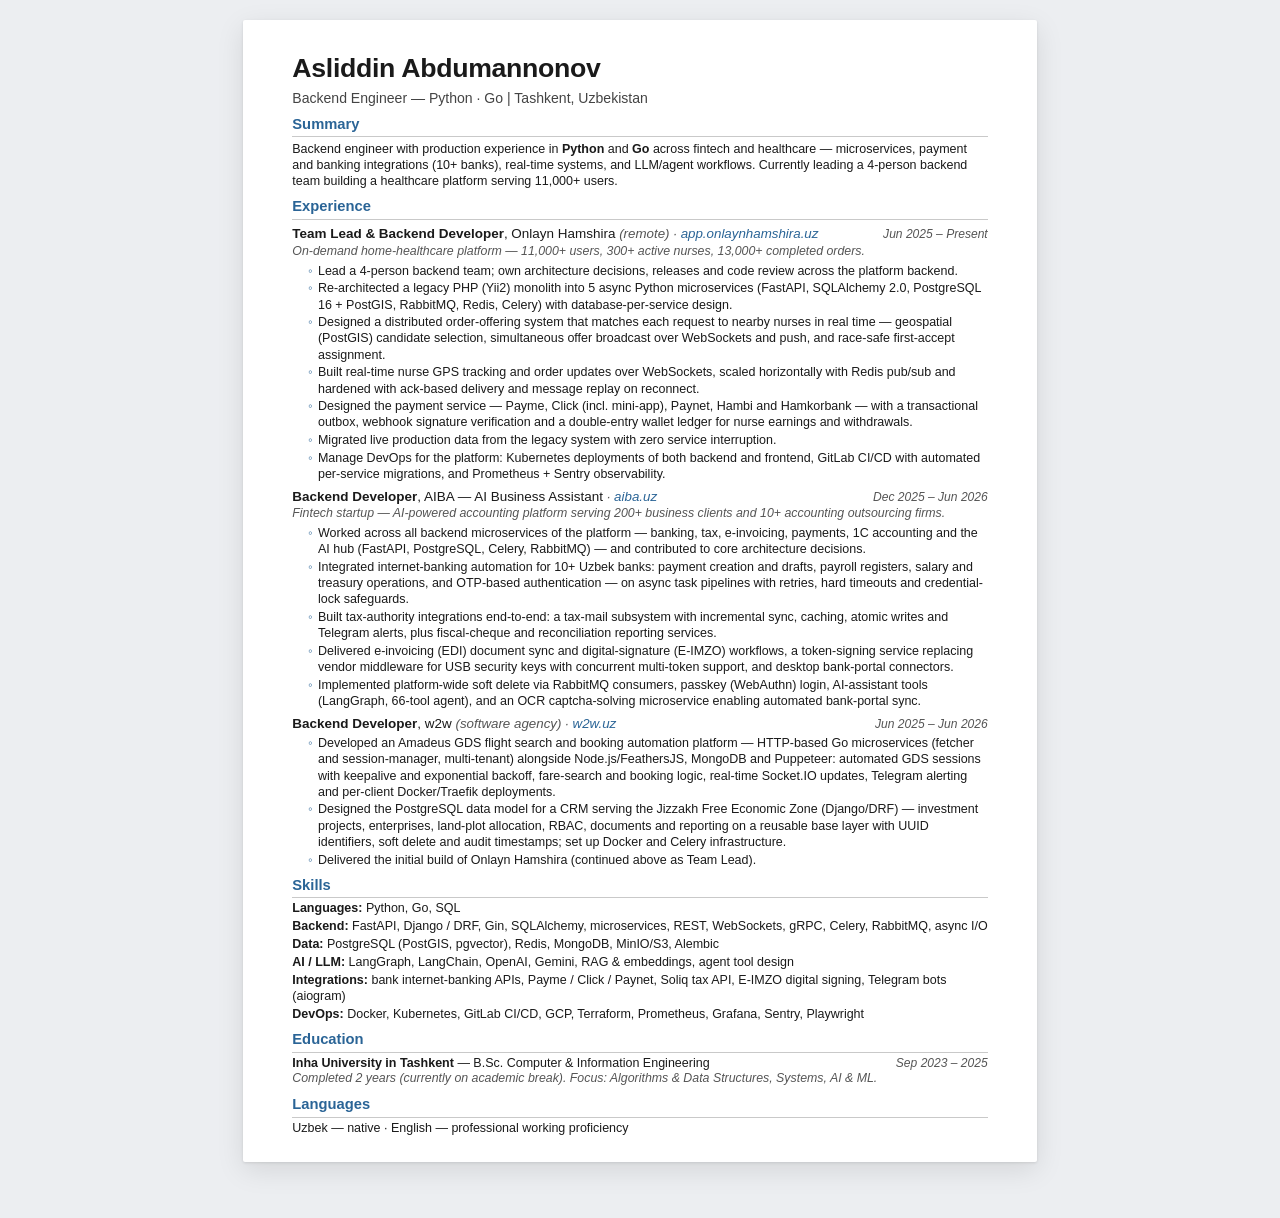
==== hire/index.html @ 21f2bc04 "Add resume site: responsive HTML, contact-free variant, generated PDF Content lives in _body.html; b" ====
<!DOCTYPE html>
<html lang="en">
<head>
<meta charset="utf-8">
<meta name="viewport" content="width=device-width, initial-scale=1">
<title>Asliddin Abdumannonov — Backend Engineer</title>
<meta name="description" content="Backend engineer (Python, Go) — microservices, payment and banking integrations, real-time systems. Tashkent, Uzbekistan.">
<meta name="author" content="Asliddin Abdumannonov">
<meta property="og:type" content="profile">
<meta property="og:title" content="Asliddin Abdumannonov — Backend Engineer">
<meta property="og:description" content="Backend engineer (Python, Go) — microservices, payment and banking integrations, real-time systems. Tashkent, Uzbekistan.">
<link rel="icon" href="data:image/svg+xml,<svg xmlns='http://www.w3.org/2000/svg' viewBox='0 0 100 100'><text y='.9em' font-size='90' font-family='Helvetica,Arial' font-weight='700' fill='%232a6496'>A</text></svg>">
<link rel="stylesheet" href="../style.css">
</head>
<body>
<main class="sheet">

<div class="header">
  <div>
    <h1>Asliddin Abdumannonov</h1>
    <div class="tagline">Backend Engineer — Python · Go | Tashkent, Uzbekistan</div>
  </div>
</div>
<h2>Summary</h2>
<p class="summary">
Backend engineer with production experience in <b>Python</b> and <b>Go</b> across fintech and healthcare — microservices,
payment and banking integrations (10+ banks), real-time systems, and LLM/agent workflows. Currently leading a 4-person
backend team building a healthcare platform serving 11,000+ users.
</p>

<h2>Experience</h2>

<div class="job">
  <div class="job-head">
    <div class="job-title"><b>Team Lead &amp; Backend Developer</b>, Onlayn Hamshira <span class="muted">(remote) · <a href="https://app.onlaynhamshira.uz">app.onlaynhamshira.uz</a></span></div>
    <div class="job-dates">Jun 2025 – Present</div>
  </div>
  <div class="job-sub">On-demand home-healthcare platform — 11,000+ users, 300+ active nurses, 13,000+ completed orders.</div>
  <ul>
    <li>Lead a 4-person backend team; own architecture decisions, releases and code review across the platform backend.</li>
    <li>Re-architected a legacy PHP (Yii2) monolith into 5 async Python microservices (FastAPI, SQLAlchemy 2.0, PostgreSQL 16 + PostGIS, RabbitMQ, Redis, Celery) with database-per-service design.</li>
    <li>Designed a distributed order-offering system that matches each request to nearby nurses in real time — geospatial (PostGIS) candidate selection, simultaneous offer broadcast over WebSockets and push, and race-safe first-accept assignment.</li>
    <li>Built real-time nurse GPS tracking and order updates over WebSockets, scaled horizontally with Redis pub/sub and hardened with ack-based delivery and message replay on reconnect.</li>
    <li>Designed the payment service — Payme, Click (incl. mini-app), Paynet, Hambi and Hamkorbank — with a transactional outbox, webhook signature verification and a double-entry wallet ledger for nurse earnings and withdrawals.</li>
    <li>Migrated live production data from the legacy system with zero service interruption.</li>
    <li>Manage DevOps for the platform: Kubernetes deployments of both backend and frontend, GitLab CI/CD with automated per-service migrations, and Prometheus + Sentry observability.</li>
  </ul>
</div>

<div class="job">
  <div class="job-head">
    <div class="job-title"><b>Backend Developer</b>, AIBA — AI Business Assistant <span class="muted">· <a href="https://aiba.uz">aiba.uz</a></span></div>
    <div class="job-dates">Dec 2025 – Jun 2026</div>
  </div>
  <div class="job-sub">Fintech startup — AI-powered accounting platform serving 200+ business clients and 10+ accounting outsourcing firms.</div>
  <ul>
    <li>Worked across all backend microservices of the platform — banking, tax, e-invoicing, payments, 1C accounting and the AI hub (FastAPI, PostgreSQL, Celery, RabbitMQ) — and contributed to core architecture decisions.</li>
    <li>Integrated internet-banking automation for 10+ Uzbek banks: payment creation and drafts, payroll registers, salary and treasury operations, and OTP-based authentication — on async task pipelines with retries, hard timeouts and credential-lock safeguards.</li>
    <li>Built tax-authority integrations end-to-end: a tax-mail subsystem with incremental sync, caching, atomic writes and Telegram alerts, plus fiscal-cheque and reconciliation reporting services.</li>
    <li>Delivered e-invoicing (EDI) document sync and digital-signature (E-IMZO) workflows, a token-signing service replacing vendor middleware for USB security keys with concurrent multi-token support, and desktop bank-portal connectors.</li>
    <li>Implemented platform-wide soft delete via RabbitMQ consumers, passkey (WebAuthn) login, AI-assistant tools (LangGraph, 66-tool agent), and an OCR captcha-solving microservice enabling automated bank-portal sync.</li>
  </ul>
</div>

<div class="job">
  <div class="job-head">
    <div class="job-title"><b>Backend Developer</b>, w2w <span class="muted">(software agency) · <a href="https://w2w.uz">w2w.uz</a></span></div>
    <div class="job-dates">Jun 2025 – Jun 2026</div>
  </div>
  <ul>
    <li>Developed an Amadeus GDS flight search and booking automation platform — HTTP-based Go microservices (fetcher and session-manager, multi-tenant) alongside Node.js/FeathersJS, MongoDB and Puppeteer: automated GDS sessions with keepalive and exponential backoff, fare-search and booking logic, real-time Socket.IO updates, Telegram alerting and per-client Docker/Traefik deployments.</li>
    <li>Designed the PostgreSQL data model for a CRM serving the Jizzakh Free Economic Zone (Django/DRF) — investment projects, enterprises, land-plot allocation, RBAC, documents and reporting on a reusable base layer with UUID identifiers, soft delete and audit timestamps; set up Docker and Celery infrastructure.</li>
    <li>Delivered the initial build of Onlayn Hamshira (continued above as Team Lead).</li>
  </ul>
</div>

<h2>Skills</h2>
<div class="skills">
  <p><b>Languages:</b> Python, Go, SQL</p>
  <p><b>Backend:</b> FastAPI, Django / DRF, Gin, SQLAlchemy, microservices, REST, WebSockets, gRPC, Celery, RabbitMQ, async I/O</p>
  <p><b>Data:</b> PostgreSQL (PostGIS, pgvector), Redis, MongoDB, MinIO/S3, Alembic</p>
  <p><b>AI / LLM:</b> LangGraph, LangChain, OpenAI, Gemini, RAG &amp; embeddings, agent tool design</p>
  <p><b>Integrations:</b> bank internet-banking APIs, Payme / Click / Paynet, Soliq tax API, E-IMZO digital signing, Telegram bots (aiogram)</p>
  <p><b>DevOps:</b> Docker, Kubernetes, GitLab CI/CD, GCP, Terraform, Prometheus, Grafana, Sentry, Playwright</p>
</div>

<h2>Education</h2>
<div class="edu-head">
  <div><b>Inha University in Tashkent</b> — B.Sc. Computer &amp; Information Engineering</div>
  <div class="job-dates">Sep 2023 – 2025</div>
</div>
<div class="muted">Completed 2 years (currently on academic break). Focus: Algorithms &amp; Data Structures, Systems, AI &amp; ML.</div>

<h2>Languages</h2>
<p>Uzbek — native · English — professional working proficiency</p>

</main>
</body>
</html>
---- style.css ----
/* Asliddin Abdumannonov — resume stylesheet.
   Screen: responsive "sheet on a desk". Print: exact A4, identical to the PDF. */

:root {
  --paper:  #ffffff;
  --ink:    #1a1a1a;
  --accent: #2a6496;
  --muted:  #555555;
  --rule:   #c9c9c9;
  --desk:   #eceef1;
  --desk-fg:#41454d;
}
@media (prefers-color-scheme: dark) {
  :root { --desk: #17181b; --desk-fg: #9aa0aa; }
}

* { margin: 0; padding: 0; box-sizing: border-box; }

body {
  background: var(--desk);
  padding: 20px 12px 56px;
  display: flex;
  flex-direction: column;
  align-items: center;
  gap: 14px;
  font-family: "Helvetica Neue", Arial, sans-serif;
}

/* ---- screen-only toolbar ---- */
.bar {
  width: 210mm; max-width: 100%;
  display: flex; justify-content: flex-end; gap: 10px;
  font-size: 13px; color: var(--desk-fg);
}
.bar a {
  color: inherit; text-decoration: none;
  border: 1px solid currentColor; border-radius: 5px;
  padding: 5px 11px; opacity: .75;
}
.bar a:hover { opacity: 1; }

/* ---- the sheet ---- */
.sheet {
  width: 210mm; max-width: 100%;
  background: var(--paper);
  color: var(--ink);
  font-size: 12.5px;
  line-height: 1.29;
  padding: 9mm clamp(16px, 5vw, 13mm) 7mm;
  box-shadow: 0 1px 3px rgba(0,0,0,.10), 0 8px 28px rgba(0,0,0,.10);
  border-radius: 2px;
}
.sheet a { color: var(--accent); text-decoration: none; }
.sheet a:hover { text-decoration: underline; }

/* Header */
.header { display: flex; justify-content: space-between; align-items: flex-start; gap: 8mm; flex-wrap: wrap; }
h1 { font-size: 2.135em; font-weight: 700; letter-spacing: -0.3px; line-height: 1.1; }
.tagline { font-size: 1.124em; color: #444; margin-top: 1.5mm; }
.contact-right { text-align: right; font-size: .989em; line-height: 1.5; padding-top: 1mm; }
.contact-row { font-size: .989em; color: #333; margin-top: 1.2mm; }
.contact-row span + span::before { content: " · "; color: #999; }

/* Sections */
h2 {
  font-size: 1.180em; font-weight: 700; color: var(--accent);
  margin: 2.1mm 0 0.6mm; padding-bottom: 0.6mm;
  border-bottom: 0.5pt solid var(--rule);
}
.summary { margin-top: 1mm; }

/* Jobs */
.job { margin-top: 1.4mm; }
.job:first-of-type { margin-top: 1mm; }
.job-head { display: flex; justify-content: space-between; align-items: baseline; gap: 4mm; }
.job-title { font-size: 1.079em; }
.job-title b { font-weight: 700; }
.job-dates { font-size: .966em; color: var(--muted); font-style: italic; white-space: nowrap; }
.job-sub { font-size: .989em; color: var(--muted); font-style: italic; margin-top: 0.3mm; }
ul { margin: 0.8mm 0 0 4.2mm; list-style: none; }
li { margin-bottom: 0.45mm; padding-left: 2.6mm; position: relative; }
li::before { content: "◦"; position: absolute; left: 0; color: var(--accent); }

/* Skills */
.skills p { margin-bottom: 0.5mm; }
.skills b { font-weight: 600; }

.edu-head { display: flex; justify-content: space-between; align-items: baseline; gap: 4mm; }
.muted { color: var(--muted); font-style: italic; font-size: .989em; }

/* Narrow screens: let the two header columns stack cleanly */
@media (max-width: 620px) {
  .header { flex-direction: column; gap: 2mm; }
  .contact-right { text-align: left; padding-top: 0; }
  .job-head, .edu-head { flex-direction: column; gap: 0; }
  .job-dates { font-style: normal; }
}

/* ---- print: restore the exact A4 document ---- */
@page { size: A4; margin: 0; }
@media print {
  :root { --desk: #fff; }
  body {
    display: block; background: #fff; padding: 0;
    width: 210mm;
    -webkit-print-color-adjust: exact; print-color-adjust: exact;
  }
  .bar { display: none !important; }
  .sheet {
    width: 210mm; max-width: none;
    font-size: 8.9pt;
    padding: 9mm 13mm 7mm;
    box-shadow: none; border-radius: 0;
  }
  .sheet a { color: var(--accent); }
  .header, .job-head, .edu-head { flex-direction: row; gap: 0; }
  .contact-right { text-align: right; padding-top: 1mm; }
  .job-dates { font-style: italic; }
}
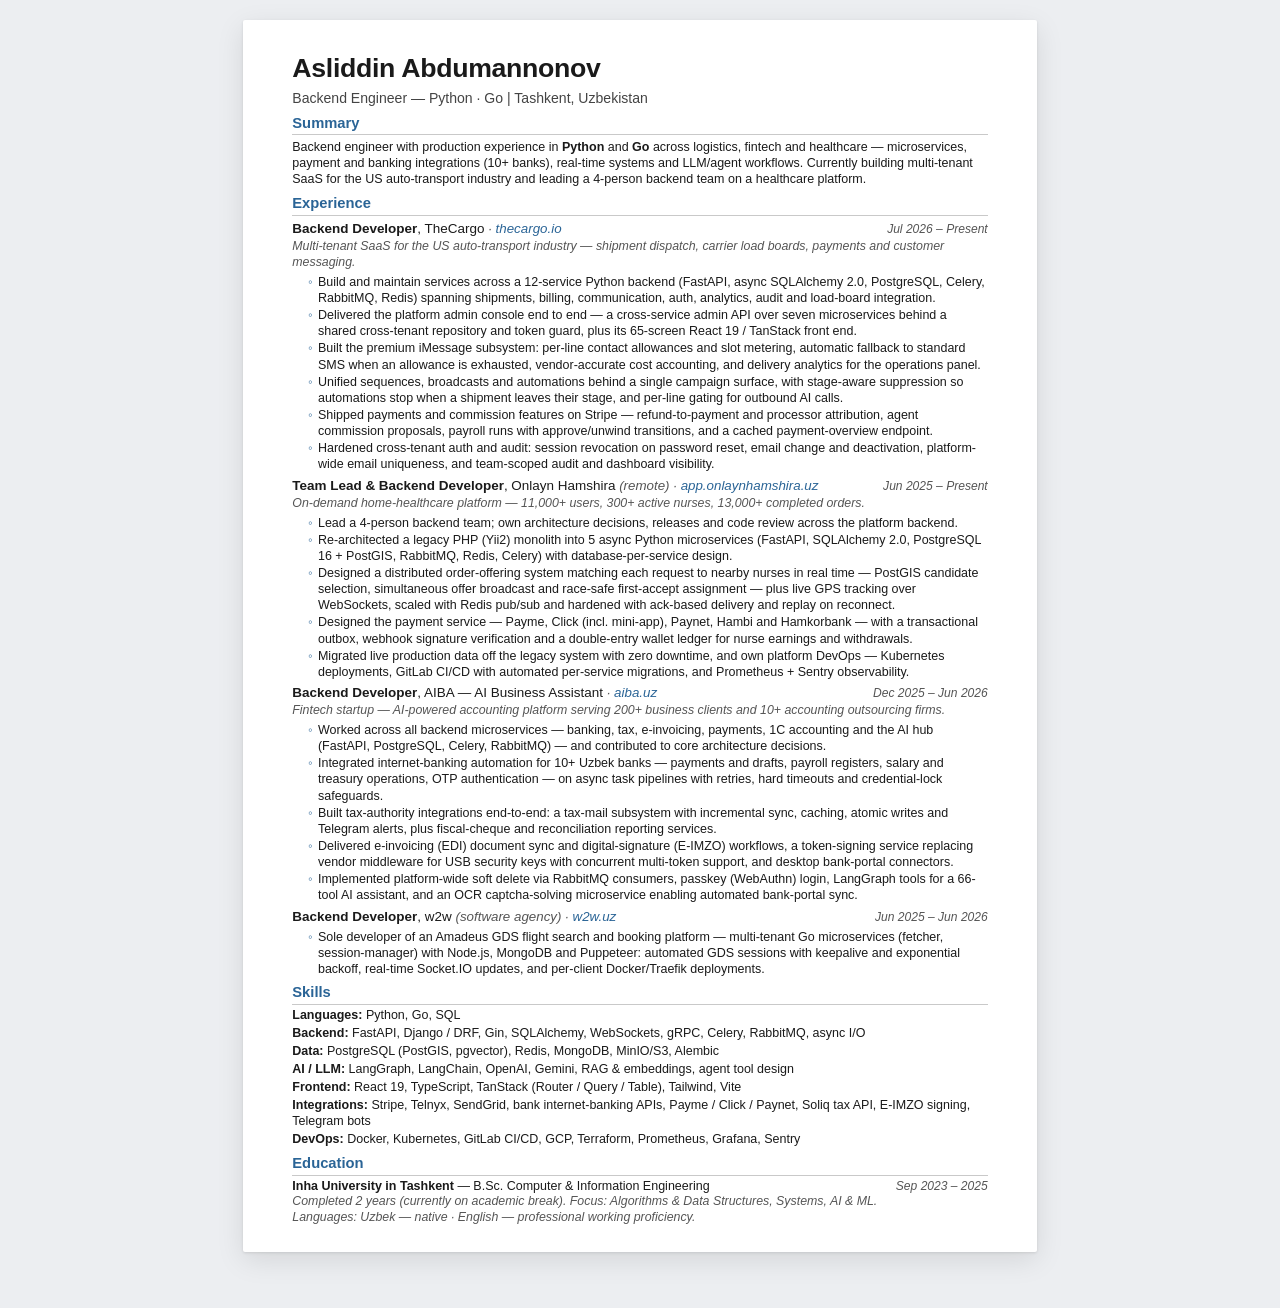
==== commit 225d3343: "Add TheCargo role; refit resume to one page" ====
--- a/hire/index.html
+++ b/hire/index.html
@@ -23,12 +23,28 @@
 </div>
 <h2>Summary</h2>
 <p class="summary">
-Backend engineer with production experience in <b>Python</b> and <b>Go</b> across fintech and healthcare — microservices,
-payment and banking integrations (10+ banks), real-time systems, and LLM/agent workflows. Currently leading a 4-person
-backend team building a healthcare platform serving 11,000+ users.
+Backend engineer with production experience in <b>Python</b> and <b>Go</b> across logistics, fintech and healthcare —
+microservices, payment and banking integrations (10+ banks), real-time systems and LLM/agent workflows. Currently building
+multi-tenant SaaS for the US auto-transport industry and leading a 4-person backend team on a healthcare platform.
 </p>
 
 <h2>Experience</h2>
+
+<div class="job">
+  <div class="job-head">
+    <div class="job-title"><b>Backend Developer</b>, TheCargo <span class="muted">· <a href="https://thecargo.io">thecargo.io</a></span></div>
+    <div class="job-dates">Jul 2026 – Present</div>
+  </div>
+  <div class="job-sub">Multi-tenant SaaS for the US auto-transport industry — shipment dispatch, carrier load boards, payments and customer messaging.</div>
+  <ul>
+    <li>Build and maintain services across a 12-service Python backend (FastAPI, async SQLAlchemy 2.0, PostgreSQL, Celery, RabbitMQ, Redis) spanning shipments, billing, communication, auth, analytics, audit and load-board integration.</li>
+    <li>Delivered the platform admin console end to end — a cross-service admin API over seven microservices behind a shared cross-tenant repository and token guard, plus its 65-screen React 19 / TanStack front end.</li>
+    <li>Built the premium iMessage subsystem: per-line contact allowances and slot metering, automatic fallback to standard SMS when an allowance is exhausted, vendor-accurate cost accounting, and delivery analytics for the operations panel.</li>
+    <li>Unified sequences, broadcasts and automations behind a single campaign surface, with stage-aware suppression so automations stop when a shipment leaves their stage, and per-line gating for outbound AI calls.</li>
+    <li>Shipped payments and commission features on Stripe — refund-to-payment and processor attribution, agent commission proposals, payroll runs with approve/unwind transitions, and a cached payment-overview endpoint.</li>
+    <li>Hardened cross-tenant auth and audit: session revocation on password reset, email change and deactivation, platform-wide email uniqueness, and team-scoped audit and dashboard visibility.</li>
+  </ul>
+</div>
 
 <div class="job">
   <div class="job-head">
@@ -39,11 +55,9 @@
   <ul>
     <li>Lead a 4-person backend team; own architecture decisions, releases and code review across the platform backend.</li>
     <li>Re-architected a legacy PHP (Yii2) monolith into 5 async Python microservices (FastAPI, SQLAlchemy 2.0, PostgreSQL 16 + PostGIS, RabbitMQ, Redis, Celery) with database-per-service design.</li>
-    <li>Designed a distributed order-offering system that matches each request to nearby nurses in real time — geospatial (PostGIS) candidate selection, simultaneous offer broadcast over WebSockets and push, and race-safe first-accept assignment.</li>
-    <li>Built real-time nurse GPS tracking and order updates over WebSockets, scaled horizontally with Redis pub/sub and hardened with ack-based delivery and message replay on reconnect.</li>
+    <li>Designed a distributed order-offering system matching each request to nearby nurses in real time — PostGIS candidate selection, simultaneous offer broadcast and race-safe first-accept assignment — plus live GPS tracking over WebSockets, scaled with Redis pub/sub and hardened with ack-based delivery and replay on reconnect.</li>
     <li>Designed the payment service — Payme, Click (incl. mini-app), Paynet, Hambi and Hamkorbank — with a transactional outbox, webhook signature verification and a double-entry wallet ledger for nurse earnings and withdrawals.</li>
-    <li>Migrated live production data from the legacy system with zero service interruption.</li>
-    <li>Manage DevOps for the platform: Kubernetes deployments of both backend and frontend, GitLab CI/CD with automated per-service migrations, and Prometheus + Sentry observability.</li>
+    <li>Migrated live production data off the legacy system with zero downtime, and own platform DevOps — Kubernetes deployments, GitLab CI/CD with automated per-service migrations, and Prometheus + Sentry observability.</li>
   </ul>
 </div>
 
@@ -54,11 +68,11 @@
   </div>
   <div class="job-sub">Fintech startup — AI-powered accounting platform serving 200+ business clients and 10+ accounting outsourcing firms.</div>
   <ul>
-    <li>Worked across all backend microservices of the platform — banking, tax, e-invoicing, payments, 1C accounting and the AI hub (FastAPI, PostgreSQL, Celery, RabbitMQ) — and contributed to core architecture decisions.</li>
-    <li>Integrated internet-banking automation for 10+ Uzbek banks: payment creation and drafts, payroll registers, salary and treasury operations, and OTP-based authentication — on async task pipelines with retries, hard timeouts and credential-lock safeguards.</li>
+    <li>Worked across all backend microservices — banking, tax, e-invoicing, payments, 1C accounting and the AI hub (FastAPI, PostgreSQL, Celery, RabbitMQ) — and contributed to core architecture decisions.</li>
+    <li>Integrated internet-banking automation for 10+ Uzbek banks — payments and drafts, payroll registers, salary and treasury operations, OTP authentication — on async task pipelines with retries, hard timeouts and credential-lock safeguards.</li>
     <li>Built tax-authority integrations end-to-end: a tax-mail subsystem with incremental sync, caching, atomic writes and Telegram alerts, plus fiscal-cheque and reconciliation reporting services.</li>
     <li>Delivered e-invoicing (EDI) document sync and digital-signature (E-IMZO) workflows, a token-signing service replacing vendor middleware for USB security keys with concurrent multi-token support, and desktop bank-portal connectors.</li>
-    <li>Implemented platform-wide soft delete via RabbitMQ consumers, passkey (WebAuthn) login, AI-assistant tools (LangGraph, 66-tool agent), and an OCR captcha-solving microservice enabling automated bank-portal sync.</li>
+    <li>Implemented platform-wide soft delete via RabbitMQ consumers, passkey (WebAuthn) login, LangGraph tools for a 66-tool AI assistant, and an OCR captcha-solving microservice enabling automated bank-portal sync.</li>
   </ul>
 </div>
 
@@ -68,20 +82,19 @@
     <div class="job-dates">Jun 2025 – Jun 2026</div>
   </div>
   <ul>
-    <li>Developed an Amadeus GDS flight search and booking automation platform — HTTP-based Go microservices (fetcher and session-manager, multi-tenant) alongside Node.js/FeathersJS, MongoDB and Puppeteer: automated GDS sessions with keepalive and exponential backoff, fare-search and booking logic, real-time Socket.IO updates, Telegram alerting and per-client Docker/Traefik deployments.</li>
-    <li>Designed the PostgreSQL data model for a CRM serving the Jizzakh Free Economic Zone (Django/DRF) — investment projects, enterprises, land-plot allocation, RBAC, documents and reporting on a reusable base layer with UUID identifiers, soft delete and audit timestamps; set up Docker and Celery infrastructure.</li>
-    <li>Delivered the initial build of Onlayn Hamshira (continued above as Team Lead).</li>
+    <li>Sole developer of an Amadeus GDS flight search and booking platform — multi-tenant Go microservices (fetcher, session-manager) with Node.js, MongoDB and Puppeteer: automated GDS sessions with keepalive and exponential backoff, real-time Socket.IO updates, and per-client Docker/Traefik deployments.</li>
   </ul>
 </div>
 
 <h2>Skills</h2>
 <div class="skills">
   <p><b>Languages:</b> Python, Go, SQL</p>
-  <p><b>Backend:</b> FastAPI, Django / DRF, Gin, SQLAlchemy, microservices, REST, WebSockets, gRPC, Celery, RabbitMQ, async I/O</p>
+  <p><b>Backend:</b> FastAPI, Django / DRF, Gin, SQLAlchemy, WebSockets, gRPC, Celery, RabbitMQ, async I/O</p>
   <p><b>Data:</b> PostgreSQL (PostGIS, pgvector), Redis, MongoDB, MinIO/S3, Alembic</p>
   <p><b>AI / LLM:</b> LangGraph, LangChain, OpenAI, Gemini, RAG &amp; embeddings, agent tool design</p>
-  <p><b>Integrations:</b> bank internet-banking APIs, Payme / Click / Paynet, Soliq tax API, E-IMZO digital signing, Telegram bots (aiogram)</p>
-  <p><b>DevOps:</b> Docker, Kubernetes, GitLab CI/CD, GCP, Terraform, Prometheus, Grafana, Sentry, Playwright</p>
+  <p><b>Frontend:</b> React 19, TypeScript, TanStack (Router / Query / Table), Tailwind, Vite</p>
+  <p><b>Integrations:</b> Stripe, Telnyx, SendGrid, bank internet-banking APIs, Payme / Click / Paynet, Soliq tax API, E-IMZO signing, Telegram bots</p>
+  <p><b>DevOps:</b> Docker, Kubernetes, GitLab CI/CD, GCP, Terraform, Prometheus, Grafana, Sentry</p>
 </div>
 
 <h2>Education</h2>
@@ -89,10 +102,8 @@
   <div><b>Inha University in Tashkent</b> — B.Sc. Computer &amp; Information Engineering</div>
   <div class="job-dates">Sep 2023 – 2025</div>
 </div>
-<div class="muted">Completed 2 years (currently on academic break). Focus: Algorithms &amp; Data Structures, Systems, AI &amp; ML.</div>
-
-<h2>Languages</h2>
-<p>Uzbek — native · English — professional working proficiency</p>
+<div class="muted">Completed 2 years (currently on academic break). Focus: Algorithms &amp; Data Structures, Systems, AI &amp; ML.<br>
+Languages: Uzbek — native · English — professional working proficiency.</div>
 
 </main>
 </body>
--- a/style.css
+++ b/style.css
@@ -54,7 +54,9 @@
 .sheet a:hover { text-decoration: underline; }
 
 /* Header */
-.header { display: flex; justify-content: space-between; align-items: flex-start; gap: 8mm; flex-wrap: wrap; }
+.header { display: flex; justify-content: space-between; align-items: flex-start; gap: 6mm; }
+.header > :first-child { min-width: 0; }
+.contact-right { flex: none; }
 h1 { font-size: 2.135em; font-weight: 700; letter-spacing: -0.3px; line-height: 1.1; }
 .tagline { font-size: 1.124em; color: #444; margin-top: 1.5mm; }
 .contact-right { text-align: right; font-size: .989em; line-height: 1.5; padding-top: 1mm; }
@@ -64,13 +66,13 @@
 /* Sections */
 h2 {
   font-size: 1.180em; font-weight: 700; color: var(--accent);
-  margin: 2.1mm 0 0.6mm; padding-bottom: 0.6mm;
+  margin: 1.7mm 0 0.5mm; padding-bottom: 0.5mm;
   border-bottom: 0.5pt solid var(--rule);
 }
 .summary { margin-top: 1mm; }
 
 /* Jobs */
-.job { margin-top: 1.4mm; }
+.job { margin-top: 1.15mm; }
 .job:first-of-type { margin-top: 1mm; }
 .job-head { display: flex; justify-content: space-between; align-items: baseline; gap: 4mm; }
 .job-title { font-size: 1.079em; }
@@ -78,7 +80,7 @@
 .job-dates { font-size: .966em; color: var(--muted); font-style: italic; white-space: nowrap; }
 .job-sub { font-size: .989em; color: var(--muted); font-style: italic; margin-top: 0.3mm; }
 ul { margin: 0.8mm 0 0 4.2mm; list-style: none; }
-li { margin-bottom: 0.45mm; padding-left: 2.6mm; position: relative; }
+li { margin-bottom: 0.28mm; padding-left: 2.6mm; position: relative; }
 li::before { content: "◦"; position: absolute; left: 0; color: var(--accent); }
 
 /* Skills */
@@ -108,8 +110,8 @@
   .bar { display: none !important; }
   .sheet {
     width: 210mm; max-width: none;
-    font-size: 8.9pt;
-    padding: 9mm 13mm 7mm;
+    font-size: 8.6pt;
+    padding: 8mm 12mm 5mm;
     box-shadow: none; border-radius: 0;
   }
   .sheet a { color: var(--accent); }
